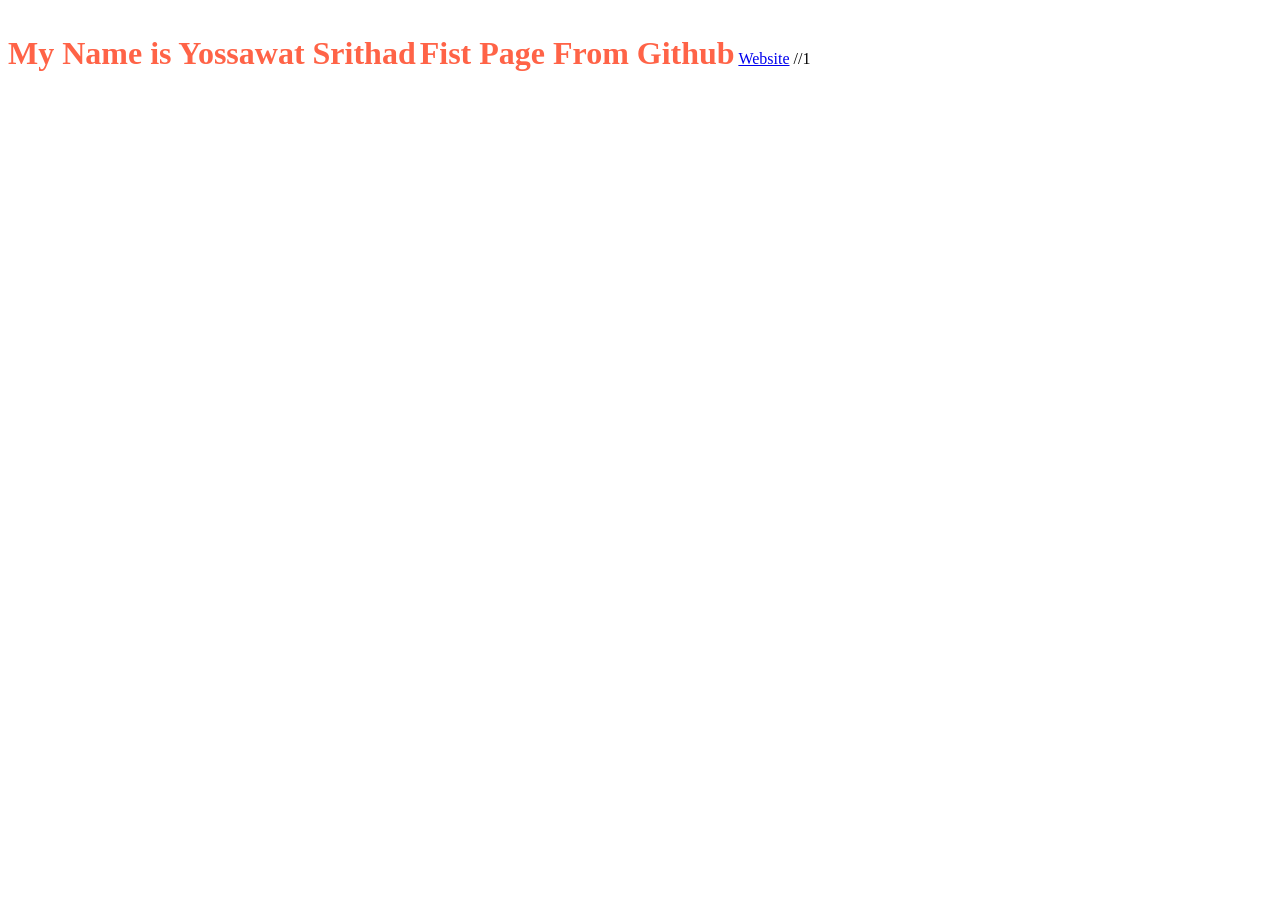
==== index.html @ 8ddec14b "Animation" ====
<!DOCTYPE html>
<html lang="en">
<head>
    <meta charset="UTF-8">
    <meta name="viewport" content="width=device-width, initial-scale=1.0">
    <title>Document</title>
    <style>
        @keyframes textMove {
            0% {
                transform: translateY(0);
                opacity: 1;
            }
            50% {
                transform: translateY(-10px);
                opacity: 0.7;
            }
            100% {
                transform: translateY(0);
                opacity: 1;
            }
        }
        .animated-text {
            font-size: 2rem;
            font-weight: bold;
            display: inline-block;
            animation: textMove 2s infinite ease-in-out;
            color: #FF6347; 
        }
        .animated-char {
            display: inline-block;
            opacity: 0;
            transform: translateY(20px);
            transition: all 0.5s ease-out;
        }

        .animated-char.visible {
            opacity: 1;
            transform: translateY(0);
        }
    </style>
</head>
<body>
    <H1 class="animated-text">My Name is Yossawat Srithad</H1>
    <h2 class="animated-text">Fist Page From Github</h2>
    <a href="https://hosting.udru.ac.th/it66040233146/website/homepage.html">Website</a>
    <script>
        const textElement = document.getElementById("animated-text");
        const text = textElement.textContent;
        textElement.textContent = "";

        // แยกข้อความเป็นตัวอักษร
        text.split("").forEach((char, index) => {
            const span = document.createElement("span");
            span.textContent = char;
            span.className = "animated-char";
            textElement.appendChild(span);

            // เพิ่มคลาส visible ทีละตัวด้วย delay
            setTimeout(() => {
                span.classList.add("visible");
            }, index * 100); // ปรับ delay ตามลำดับ
        });
    </script>
    //1

</body>
</html>
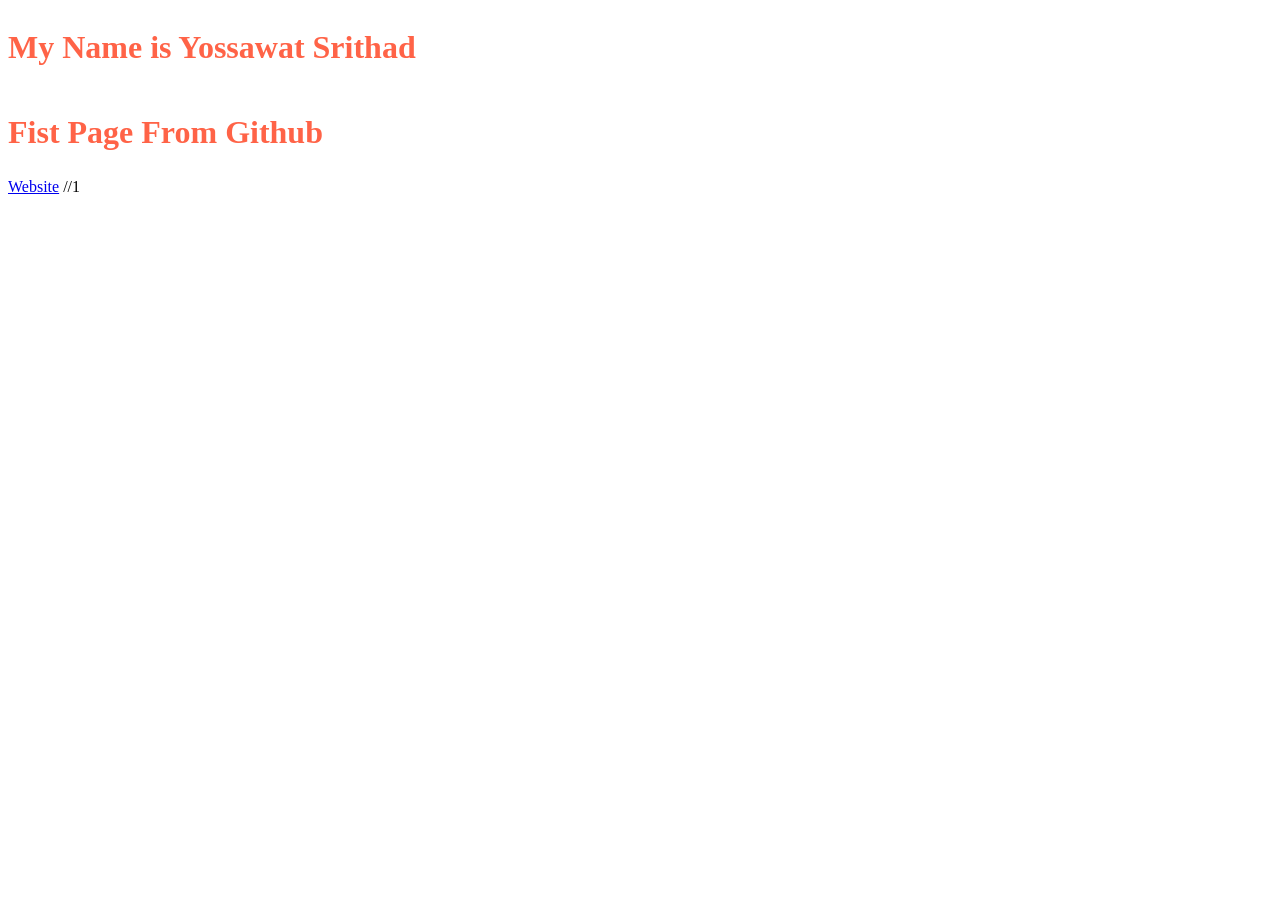
==== commit 9f3b5adb: "animation 1" ====
--- a/index.html
+++ b/index.html
@@ -41,7 +41,8 @@
 </head>
 <body>
     <H1 class="animated-text">My Name is Yossawat Srithad</H1>
-    <h2 class="animated-text">Fist Page From Github</h2>
+    <br>
+    <h2 class="animated-text">Fist Page From Github</h2><br>
     <a href="https://hosting.udru.ac.th/it66040233146/website/homepage.html">Website</a>
     <script>
         const textElement = document.getElementById("animated-text");
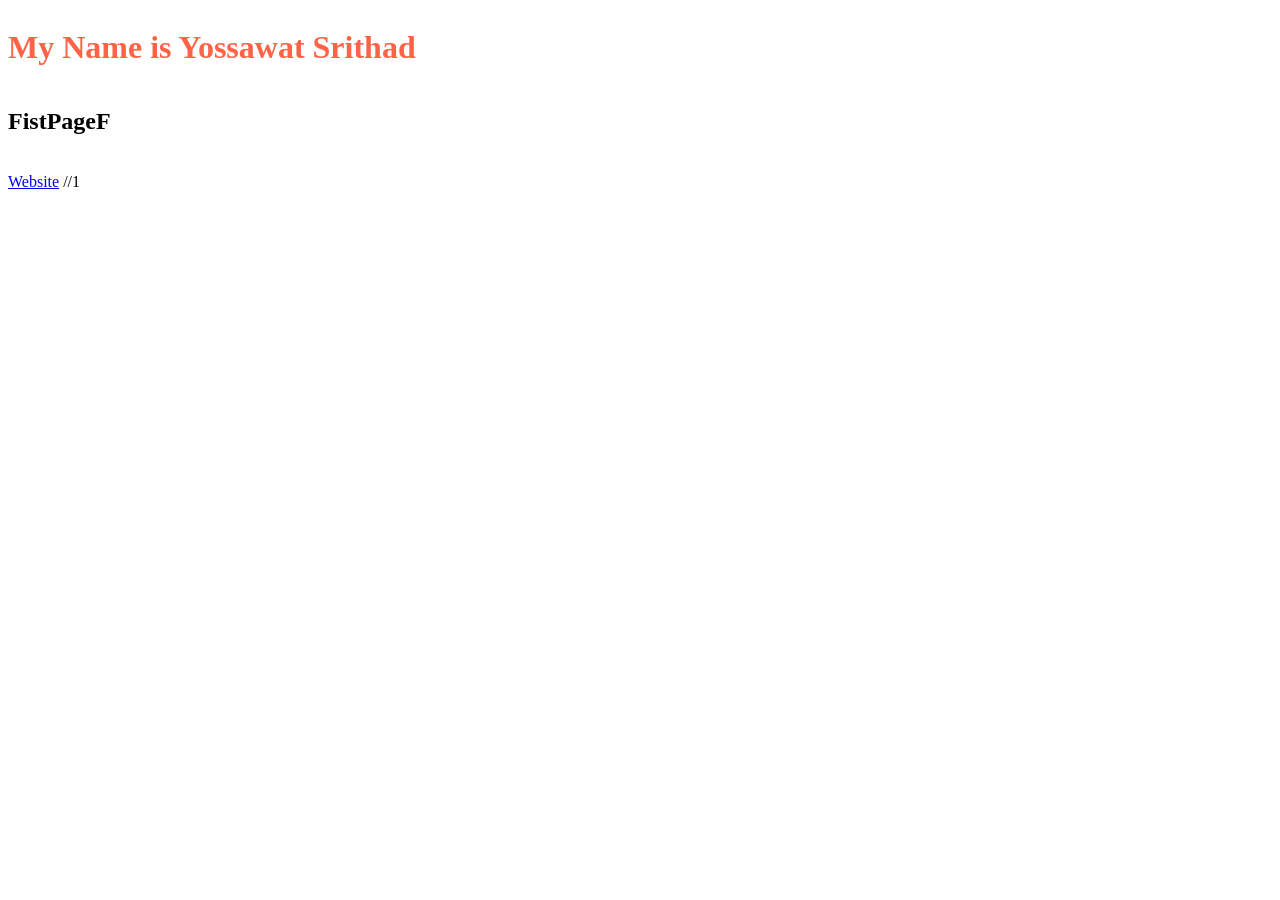
==== commit e3be6c8e: "animation 2" ====
--- a/index.html
+++ b/index.html
@@ -42,7 +42,8 @@
 <body>
     <H1 class="animated-text">My Name is Yossawat Srithad</H1>
     <br>
-    <h2 class="animated-text">Fist Page From Github</h2><br>
+    <h2 id="animated-text">Fist Page From Github</h2>
+    <br>
     <a href="https://hosting.udru.ac.th/it66040233146/website/homepage.html">Website</a>
     <script>
         const textElement = document.getElementById("animated-text");
@@ -55,8 +56,7 @@
             span.textContent = char;
             span.className = "animated-char";
             textElement.appendChild(span);
-
-            // เพิ่มคลาส visible ทีละตัวด้วย delay
+        // เพิ่มคลาส visible ทีละตัวด้วย delay
             setTimeout(() => {
                 span.classList.add("visible");
             }, index * 100); // ปรับ delay ตามลำดับ
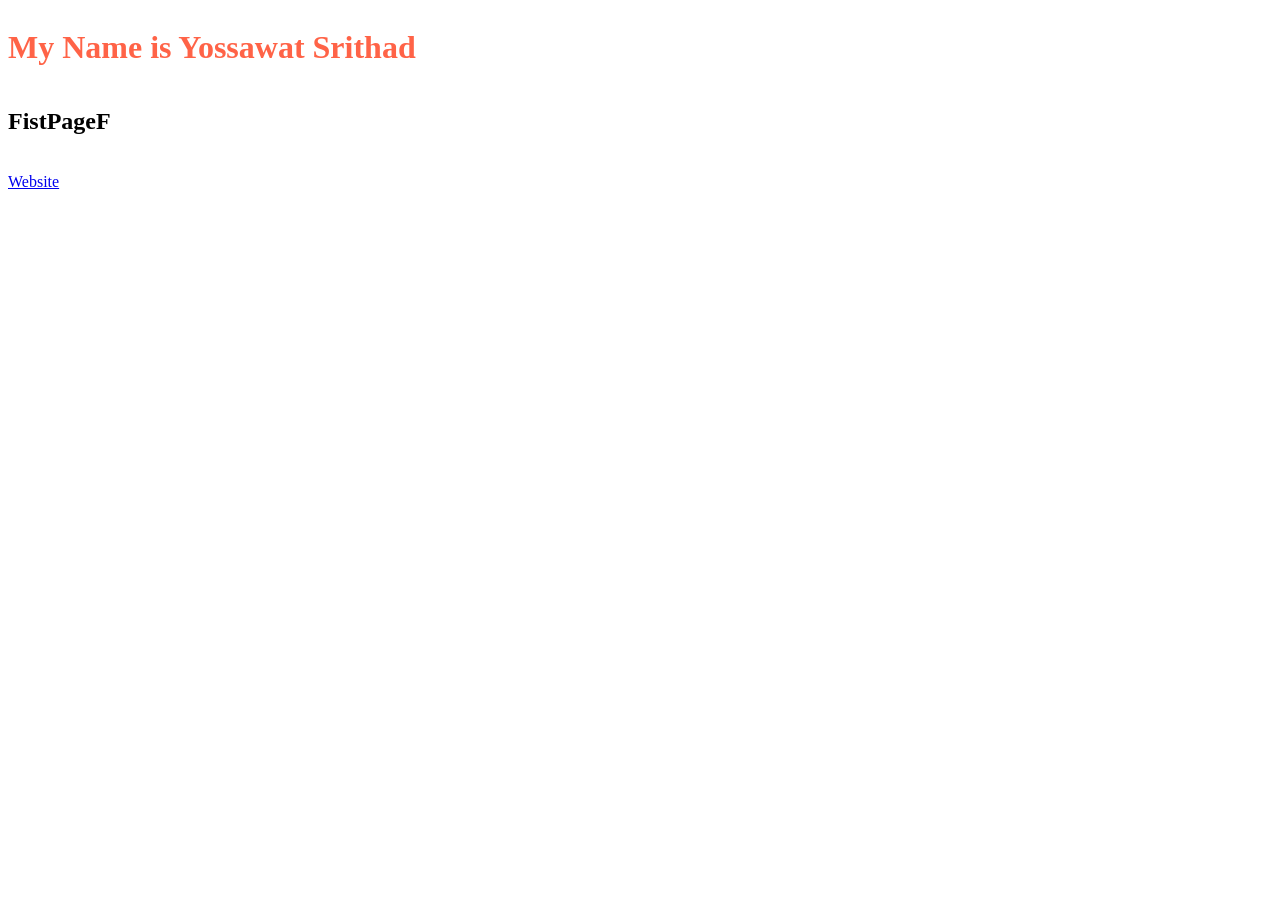
==== commit 00b1188b: "del //1 out" ====
--- a/index.html
+++ b/index.html
@@ -62,7 +62,7 @@
             }, index * 100); // ปรับ delay ตามลำดับ
         });
     </script>
-    //1
+    
 
 </body>
 </html>
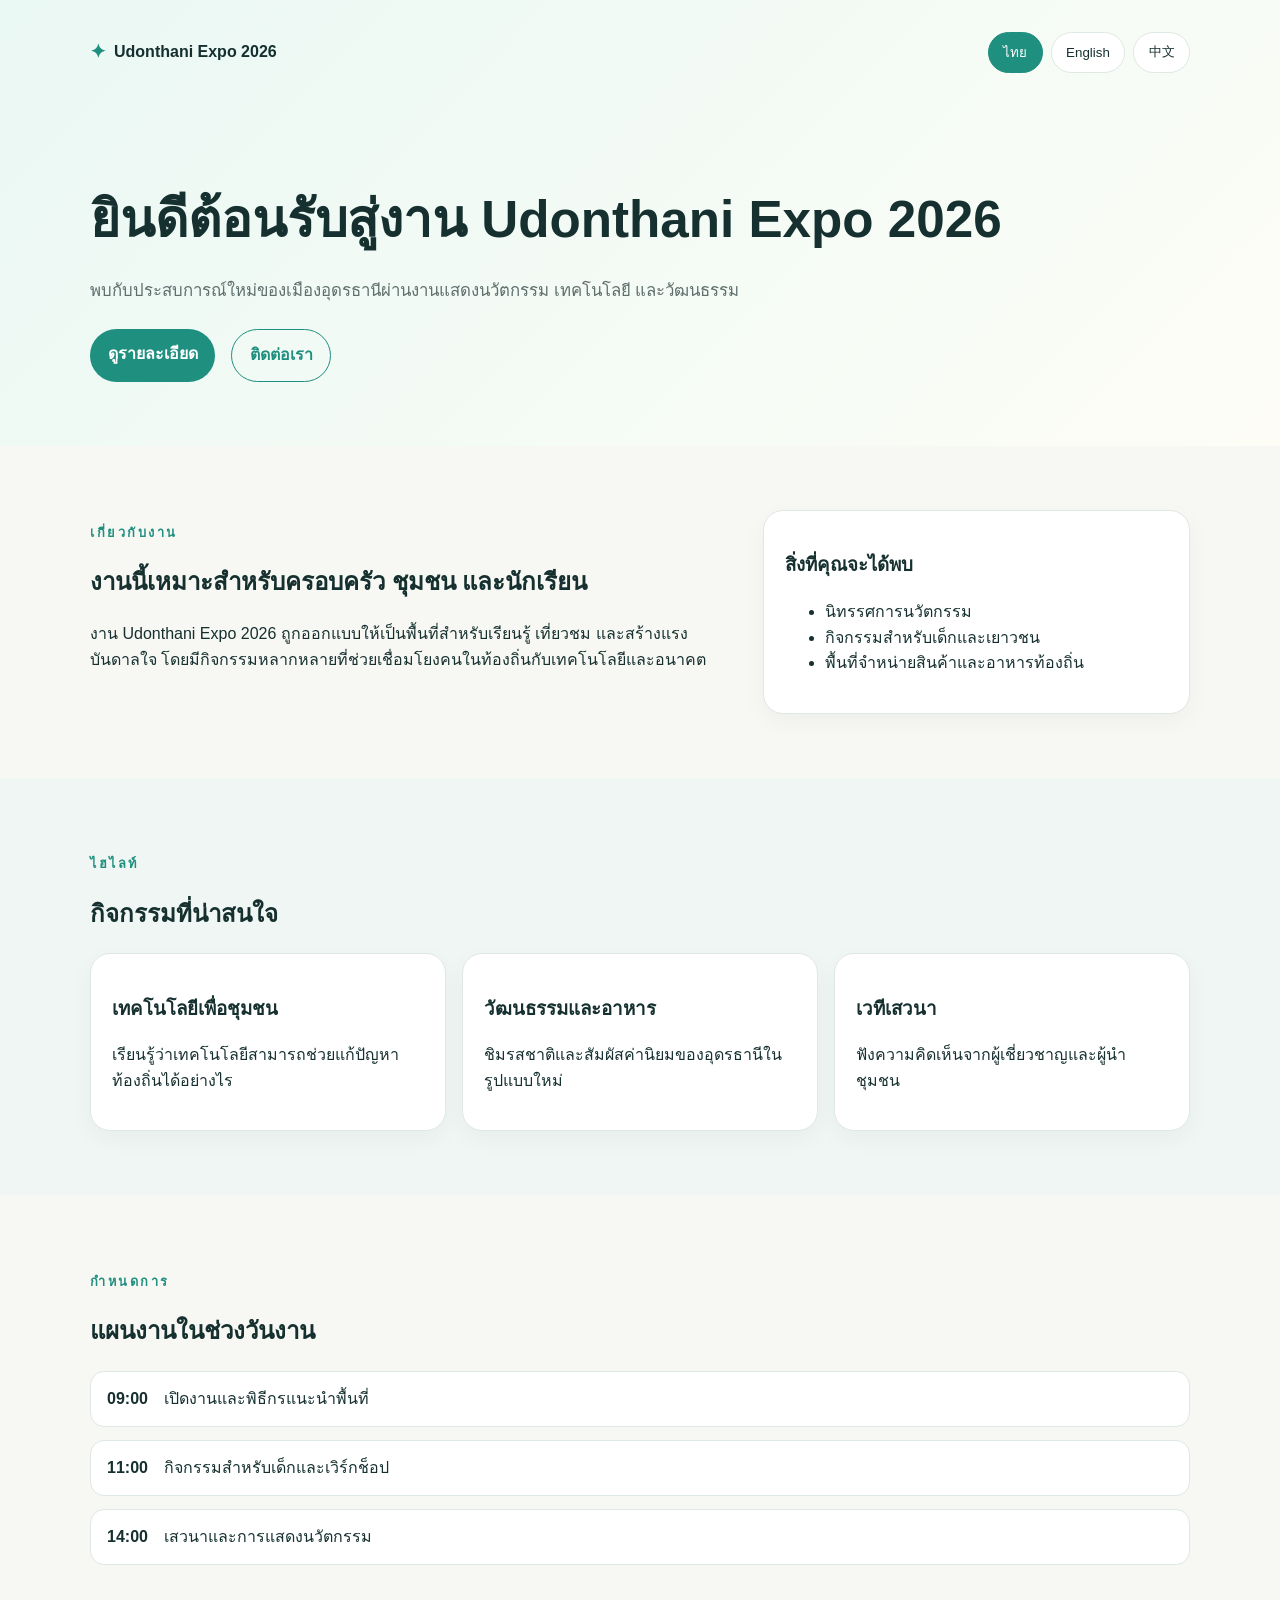
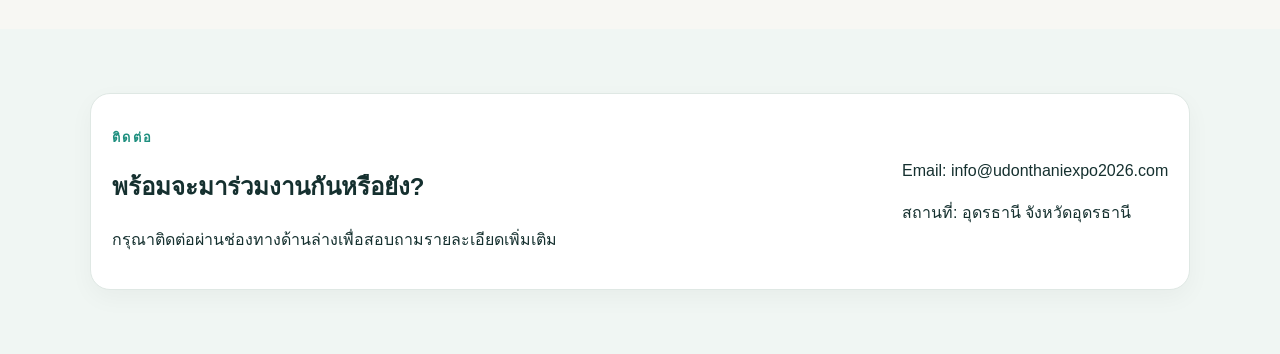
==== commit 152f86cd: "test" ====
--- a/index.html
+++ b/index.html
@@ -1,68 +1,118 @@
-<!DOCTYPE html>
-<html lang="en">
-<head>
-    <meta charset="UTF-8">
-    <meta name="viewport" content="width=device-width, initial-scale=1.0">
-    <title>Document</title>
-    <style>
-        @keyframes textMove {
-            0% {
-                transform: translateY(0);
-                opacity: 1;
-            }
-            50% {
-                transform: translateY(-10px);
-                opacity: 0.7;
-            }
-            100% {
-                transform: translateY(0);
-                opacity: 1;
-            }
-        }
-        .animated-text {
-            font-size: 2rem;
-            font-weight: bold;
-            display: inline-block;
-            animation: textMove 2s infinite ease-in-out;
-            color: #FF6347; 
-        }
-        .animated-char {
-            display: inline-block;
-            opacity: 0;
-            transform: translateY(20px);
-            transition: all 0.5s ease-out;
-        }
-
-        .animated-char.visible {
-            opacity: 1;
-            transform: translateY(0);
-        }
-    </style>
-</head>
-<body>
-    <H1 class="animated-text">My Name is Yossawat Srithad</H1>
-    <br>
-    <h2 id="animated-text">Fist Page From Github</h2>
-    <br>
-    <a href="https://hosting.udru.ac.th/it66040233146/website/homepage.html">Website</a>
-    <script>
-        const textElement = document.getElementById("animated-text");
-        const text = textElement.textContent;
-        textElement.textContent = "";
-
-        // แยกข้อความเป็นตัวอักษร
-        text.split("").forEach((char, index) => {
-            const span = document.createElement("span");
-            span.textContent = char;
-            span.className = "animated-char";
-            textElement.appendChild(span);
-        // เพิ่มคลาส visible ทีละตัวด้วย delay
-            setTimeout(() => {
-                span.classList.add("visible");
-            }, index * 100); // ปรับ delay ตามลำดับ
-        });
-    </script>
-    
-
-</body>
-</html>+<!DOCTYPE html>
+<html lang="th">
+  <head>
+    <meta charset="UTF-8" />
+    <meta name="viewport" content="width=device-width, initial-scale=1.0" />
+    <title>Udonthani Expo 2026</title>
+    <meta name="description" content="หน้าเว็บตัวอย่างสำหรับงาน Udonthani Expo 2026" />
+    <link rel="stylesheet" href="styles.css" />
+  </head>
+  <body>
+    <header class="hero">
+      <div class="container">
+        <nav class="topbar">
+          <div class="brand">
+            <span class="brand-mark">✦</span>
+            <span>Udonthani Expo 2026</span>
+          </div>
+          <div class="lang-switch" aria-label="language switcher">
+            <button class="lang-btn active" data-lang="th">ไทย</button>
+            <button class="lang-btn" data-lang="en">English</button>
+            <button class="lang-btn" data-lang="cn">中文</button>
+          </div>
+        </nav>
+
+        <section class="hero-content">
+          <!-- แก้ตรงนี้เพื่อเปลี่ยนข้อความหัวข้อหลัก -->
+          <h1 data-i18n="heroTitle">ยินดีต้อนรับสู่งาน Udonthani Expo 2026</h1>
+          <p data-i18n="heroSubtitle">พบกับประสบการณ์ใหม่ของเมืองอุดรธานีผ่านงานแสดงนวัตกรรม เทคโนโลยี และวัฒนธรรม</p>
+          <div class="hero-actions">
+            <a href="#about" class="btn btn-primary" data-i18n="heroPrimaryBtn">ดูรายละเอียด</a>
+            <a href="#contact" class="btn btn-secondary" data-i18n="heroSecondaryBtn">ติดต่อเรา</a>
+          </div>
+        </section>
+      </div>
+    </header>
+
+    <main>
+      <section id="about" class="section">
+        <div class="container grid-2">
+          <div>
+            <p class="eyebrow" data-i18n="aboutEyebrow">เกี่ยวกับงาน</p>
+            <h2 data-i18n="aboutTitle">งานนี้เหมาะสำหรับครอบครัว ชุมชน และนักเรียน</h2>
+            <p data-i18n="aboutText">
+              งาน Udonthani Expo 2026 ถูกออกแบบให้เป็นพื้นที่สำหรับเรียนรู้ เที่ยวชม และสร้างแรงบันดาลใจ
+              โดยมีกิจกรรมหลากหลายที่ช่วยเชื่อมโยงคนในท้องถิ่นกับเทคโนโลยีและอนาคต
+            </p>
+          </div>
+          <div class="card">
+            <h3 data-i18n="statsTitle">สิ่งที่คุณจะได้พบ</h3>
+            <ul>
+              <li data-i18n="statOne">นิทรรศการนวัตกรรม</li>
+              <li data-i18n="statTwo">กิจกรรมสำหรับเด็กและเยาวชน</li>
+              <li data-i18n="statThree">พื้นที่จำหน่ายสินค้าและอาหารท้องถิ่น</li>
+            </ul>
+          </div>
+        </div>
+      </section>
+
+      <section class="section section-alt">
+        <div class="container">
+          <p class="eyebrow" data-i18n="highlightsEyebrow">ไฮไลท์</p>
+          <h2 data-i18n="highlightsTitle">กิจกรรมที่น่าสนใจ</h2>
+          <div class="cards">
+            <article class="card">
+              <h3 data-i18n="cardOneTitle">เทคโนโลยีเพื่อชุมชน</h3>
+              <p data-i18n="cardOneText">เรียนรู้ว่าเทคโนโลยีสามารถช่วยแก้ปัญหาท้องถิ่นได้อย่างไร</p>
+            </article>
+            <article class="card">
+              <h3 data-i18n="cardTwoTitle">วัฒนธรรมและอาหาร</h3>
+              <p data-i18n="cardTwoText">ชิมรสชาติและสัมผัสค่านิยมของอุดรธานีในรูปแบบใหม่</p>
+            </article>
+            <article class="card">
+              <h3 data-i18n="cardThreeTitle">เวทีเสวนา</h3>
+              <p data-i18n="cardThreeText">ฟังความคิดเห็นจากผู้เชี่ยวชาญและผู้นำชุมชน</p>
+            </article>
+          </div>
+        </div>
+      </section>
+
+      <section class="section">
+        <div class="container">
+          <p class="eyebrow" data-i18n="scheduleEyebrow">กำหนดการ</p>
+          <h2 data-i18n="scheduleTitle">แผนงานในช่วงวันงาน</h2>
+          <div class="timeline">
+            <div class="timeline-item">
+              <strong data-i18n="timeOne">09:00</strong>
+              <span data-i18n="eventOne">เปิดงานและพิธีกรแนะนำพื้นที่</span>
+            </div>
+            <div class="timeline-item">
+              <strong data-i18n="timeTwo">11:00</strong>
+              <span data-i18n="eventTwo">กิจกรรมสำหรับเด็กและเวิร์กช็อป</span>
+            </div>
+            <div class="timeline-item">
+              <strong data-i18n="timeThree">14:00</strong>
+              <span data-i18n="eventThree">เสวนาและการแสดงนวัตกรรม</span>
+            </div>
+          </div>
+        </div>
+      </section>
+
+      <section id="contact" class="section section-alt">
+        <div class="container contact-box">
+          <div>
+            <p class="eyebrow" data-i18n="contactEyebrow">ติดต่อ</p>
+            <h2 data-i18n="contactTitle">พร้อมจะมาร่วมงานกันหรือยัง?</h2>
+            <p data-i18n="contactText">กรุณาติดต่อผ่านช่องทางด้านล่างเพื่อสอบถามรายละเอียดเพิ่มเติม</p>
+          </div>
+          <div class="contact-info">
+            <p>Email: info@udonthaniexpo2026.com</p>
+            <p data-i18n="contactPlace">สถานที่: อุดรธานี จังหวัดอุดรธานี</p>
+          </div>
+        </div>
+      </section>
+    </main>
+
+    <script src="script.js"></script>
+  </body>
+</html>
--- a/styles.css
+++ b/styles.css
@@ -0,0 +1,190 @@
+:root {
+  --bg: #f7f7f3;
+  --surface: #ffffff;
+  --text: #15302f;
+  --muted: #5f6f6d;
+  --accent: #1f8f7f;
+  --accent-dark: #166b5b;
+  --border: #dfe8e4;
+}
+
+* {
+  box-sizing: border-box;
+}
+
+body {
+  margin: 0;
+  font-family: "Segoe UI", Tahoma, Geneva, Verdana, sans-serif;
+  background: var(--bg);
+  color: var(--text);
+  line-height: 1.6;
+}
+
+.container {
+  width: min(1100px, calc(100% - 2rem));
+  margin: 0 auto;
+}
+
+.hero {
+  background: linear-gradient(135deg, #eaf8f4 0%, #fdfdf6 100%);
+  padding: 1.2rem 0 4rem;
+}
+
+.topbar {
+  display: flex;
+  justify-content: space-between;
+  align-items: center;
+  gap: 1rem;
+  padding: 0.8rem 0 2rem;
+}
+
+.brand {
+  font-weight: 700;
+  display: flex;
+  align-items: center;
+  gap: 0.5rem;
+}
+
+.brand-mark {
+  color: var(--accent);
+  font-size: 1.2rem;
+}
+
+.lang-switch {
+  display: flex;
+  gap: 0.5rem;
+  flex-wrap: wrap;
+}
+
+.lang-btn {
+  border: 1px solid var(--border);
+  background: var(--surface);
+  color: var(--text);
+  border-radius: 999px;
+  padding: 0.55rem 0.9rem;
+  cursor: pointer;
+  transition: all 0.2s ease;
+}
+
+.lang-btn:hover,
+.lang-btn.active {
+  background: var(--accent);
+  color: white;
+  border-color: var(--accent);
+}
+
+.hero-content {
+  padding: 2rem 0 0;
+}
+
+.hero h1 {
+  font-size: clamp(2rem, 4vw, 3.2rem);
+  margin-bottom: 0.8rem;
+}
+
+.hero p {
+  font-size: 1.05rem;
+  max-width: 700px;
+  color: var(--muted);
+}
+
+.hero-actions {
+  display: flex;
+  gap: 1rem;
+  flex-wrap: wrap;
+  margin-top: 1.5rem;
+}
+
+.btn {
+  display: inline-block;
+  padding: 0.8rem 1.1rem;
+  border-radius: 999px;
+  text-decoration: none;
+  font-weight: 600;
+}
+
+.btn-primary {
+  background: var(--accent);
+  color: white;
+}
+
+.btn-secondary {
+  background: transparent;
+  border: 1px solid var(--accent);
+  color: var(--accent);
+}
+
+.section {
+  padding: 4rem 0;
+}
+
+.section-alt {
+  background: #f0f6f3;
+}
+
+.grid-2 {
+  display: grid;
+  grid-template-columns: 1.2fr 0.8fr;
+  gap: 2rem;
+  align-items: start;
+}
+
+.card,
+.contact-box {
+  background: var(--surface);
+  border: 1px solid var(--border);
+  border-radius: 20px;
+  padding: 1.3rem;
+  box-shadow: 0 8px 24px rgba(0, 0, 0, 0.04);
+}
+
+.eyebrow {
+  text-transform: uppercase;
+  letter-spacing: 0.2em;
+  font-size: 0.8rem;
+  font-weight: 700;
+  color: var(--accent);
+  margin-bottom: 0.35rem;
+}
+
+.cards {
+  display: grid;
+  grid-template-columns: repeat(3, minmax(0, 1fr));
+  gap: 1rem;
+}
+
+.timeline {
+  display: grid;
+  gap: 0.8rem;
+  margin-top: 1.2rem;
+}
+
+.timeline-item {
+  display: flex;
+  gap: 1rem;
+  background: var(--surface);
+  border: 1px solid var(--border);
+  border-radius: 14px;
+  padding: 0.9rem 1rem;
+}
+
+.contact-box {
+  display: flex;
+  justify-content: space-between;
+  gap: 1rem;
+  align-items: center;
+}
+
+@media (max-width: 760px) {
+  .grid-2,
+  .cards,
+  .contact-box {
+    grid-template-columns: 1fr;
+    display: grid;
+  }
+
+  .topbar {
+    flex-direction: column;
+    align-items: flex-start;
+  }
+}
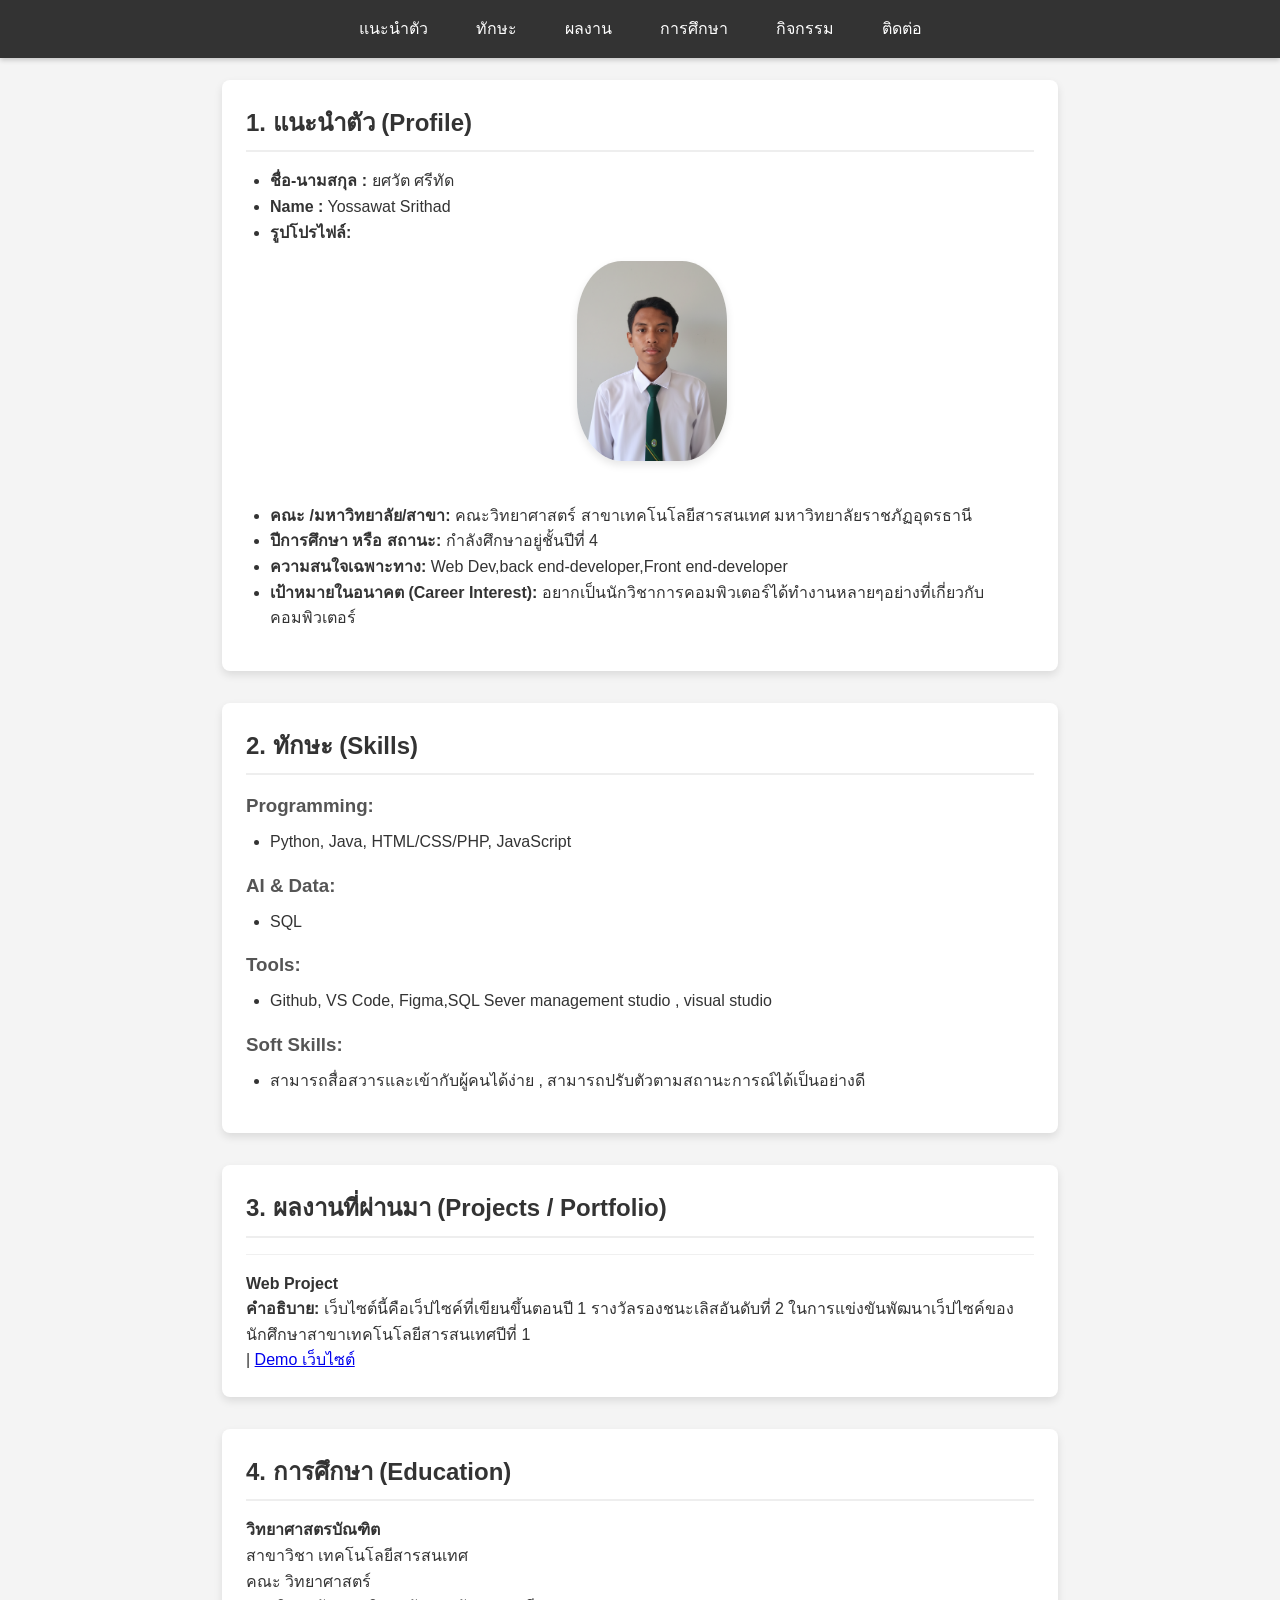
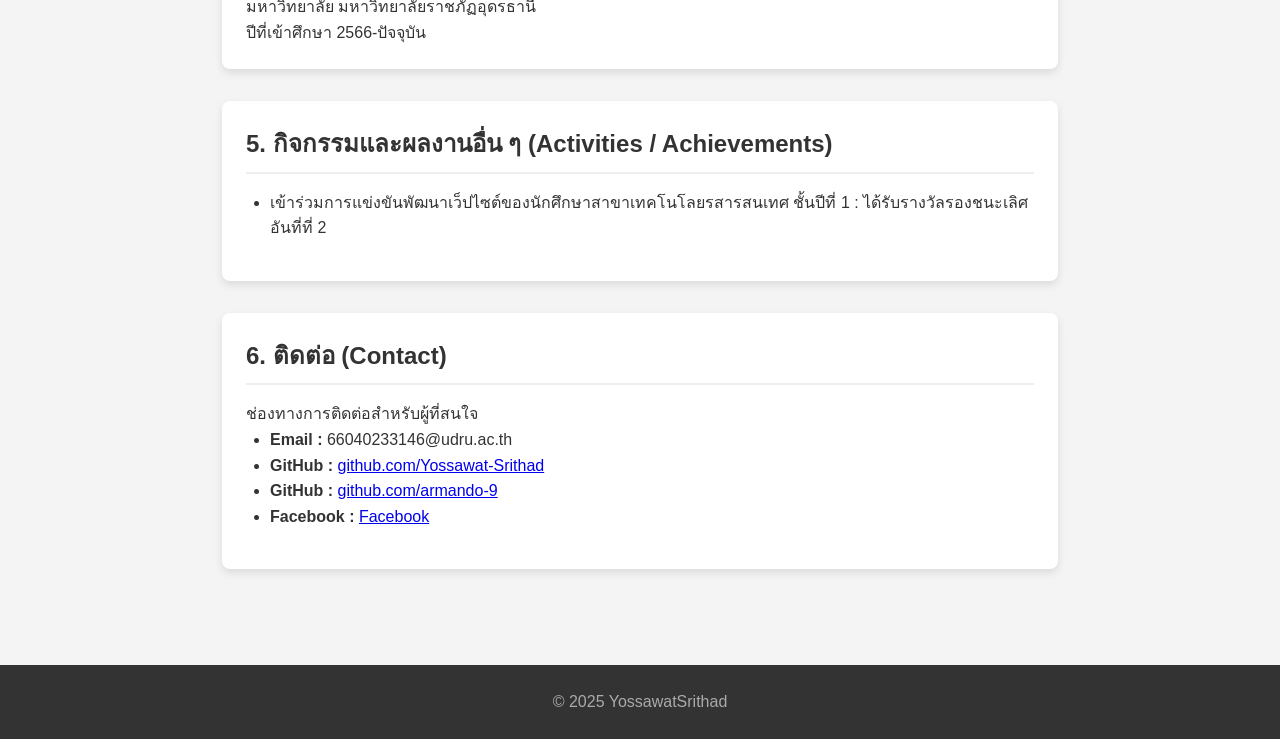
==== commit 6bd0189b: "1 up" ====
--- a/index.html
+++ b/index.html
@@ -1,118 +1,111 @@
 <!DOCTYPE html>
 <html lang="th">
-  <head>
-    <meta charset="UTF-8" />
-    <meta name="viewport" content="width=device-width, initial-scale=1.0" />
-    <title>Udonthani Expo 2026</title>
-    <meta name="description" content="หน้าเว็บตัวอย่างสำหรับงาน Udonthani Expo 2026" />
-    <link rel="stylesheet" href="styles.css" />
-  </head>
-  <body>
-    <header class="hero">
-      <div class="container">
-        <nav class="topbar">
-          <div class="brand">
-            <span class="brand-mark">✦</span>
-            <span>Udonthani Expo 2026</span>
-          </div>
-          <div class="lang-switch" aria-label="language switcher">
-            <button class="lang-btn active" data-lang="th">ไทย</button>
-            <button class="lang-btn" data-lang="en">English</button>
-            <button class="lang-btn" data-lang="cn">中文</button>
-          </div>
-        </nav>
+<head>
+    <meta charset="UTF-8">
+    <meta name="viewport" content="width=device-width, initial-scale=1.0">
+    <title>Portfolio Yossawat</title>
+    
+    <link rel="stylesheet" href="style.css">
+</head>
+<body>
 
-        <section class="hero-content">
-          <!-- แก้ตรงนี้เพื่อเปลี่ยนข้อความหัวข้อหลัก -->
-          <h1 data-i18n="heroTitle">ยินดีต้อนรับสู่งาน Udonthani Expo 2026</h1>
-          <p data-i18n="heroSubtitle">พบกับประสบการณ์ใหม่ของเมืองอุดรธานีผ่านงานแสดงนวัตกรรม เทคโนโลยี และวัฒนธรรม</p>
-          <div class="hero-actions">
-            <a href="#about" class="btn btn-primary" data-i18n="heroPrimaryBtn">ดูรายละเอียด</a>
-            <a href="#contact" class="btn btn-secondary" data-i18n="heroSecondaryBtn">ติดต่อเรา</a>
-          </div>
+    <nav class="navbar">
+        <ul class="nav-links">
+            <li><a href="#profile">แนะนำตัว</a></li>
+            <li><a href="#skills">ทักษะ</a></li>
+            <li><a href="#projects">ผลงาน</a></li>
+            <li><a href="#education">การศึกษา</a></li>
+            <li><a href="#activities">กิจกรรม</a></li>
+            <li><a href="#contact">ติดต่อ</a></li>
+        </ul>
+    </nav>
+
+    <main class="container">
+
+        <section id="profile" class="card">
+            <h2>1. แนะนำตัว (Profile)</h2>
+            
+            <ul>
+                <li><strong>ชื่อ-นามสกุล :</strong> ยศวัต ศรีทัด </li>
+                <li><strong>Name :</strong> Yossawat Srithad</li>
+                <li><strong>รูปโปรไฟล์:</strong> <img src="Gemini_Generated_Image_wh20xawh20xawh20.png" alt="รูปโปรไฟล์" class="profile-img"><br></li>
+                <li><strong>คณะ /มหาวิทยาลัย/สาขา:</strong> คณะวิทยาศาสตร์ สาขาเทคโนโลยีสารสนเทศ มหาวิทยาลัยราชภัฏอุดรธานี</li>
+                <li><strong>ปีการศึกษา หรือ สถานะ:</strong> กำลังศึกษาอยู่ชั้นปีที่ 4 </li>
+                <li><strong>ความสนใจเฉพาะทาง:</strong> Web Dev,back end-developer,Front end-developer </li>
+                <li><strong>เป้าหมายในอนาคต (Career Interest):</strong> อยากเป็นนักวิชาการคอมพิวเตอร์ได้ทำงานหลายๆอย่างที่เกี่ยวกับคอมพิวเตอร์</li>
+            </ul>
         </section>
-      </div>
-    </header>
 
-    <main>
-      <section id="about" class="section">
-        <div class="container grid-2">
-          <div>
-            <p class="eyebrow" data-i18n="aboutEyebrow">เกี่ยวกับงาน</p>
-            <h2 data-i18n="aboutTitle">งานนี้เหมาะสำหรับครอบครัว ชุมชน และนักเรียน</h2>
-            <p data-i18n="aboutText">
-              งาน Udonthani Expo 2026 ถูกออกแบบให้เป็นพื้นที่สำหรับเรียนรู้ เที่ยวชม และสร้างแรงบันดาลใจ
-              โดยมีกิจกรรมหลากหลายที่ช่วยเชื่อมโยงคนในท้องถิ่นกับเทคโนโลยีและอนาคต
+        <section id="skills" class="card">
+            <h2>2. ทักษะ (Skills)</h2>
+            <h3>Programming:</h3>
+            <ul>
+                <li>Python, Java, HTML/CSS/PHP, JavaScript </li>
+            </ul>
+            <h3>AI & Data:</h3>
+            <ul>
+                <li>SQL</li>
+            </ul>
+
+            <h3>Tools:</h3>
+            <ul>
+                <li>Github, VS Code, Figma,SQL Sever management studio , visual studio</li>
+            </ul>
+
+            <h3>Soft Skills:</h3>
+            <ul>
+                <li>สามารถสื่อสวารและเข้ากับผู้คนได้ง่าย , สามารถปรับตัวตามสถานะการณ์ได้เป็นอย่างดี</li>
+            </ul>
+        </section>
+
+        <section id="projects" class="card">
+            <h2>3. ผลงานที่ผ่านมา (Projects / Portfolio)</h2>
+            <div class="project-item">
+                <h4>Web Project</h4>
+                <p><strong>คำอธิบาย:</strong> เว็บไซต์นี้คือเว็ปไซค์ที่เขียนขึ้นตอนปี 1 รางวัลรองชนะเลิสอันดับที่ 2 ในการแข่งขันพัฒนาเว็ปไซค์ของนักศึกษาสาขาเทคโนโลยีสารสนเทศปีที่ 1</p>
+                <p>
+                    | 
+                    <a href="website/homepage.html">Demo เว็บไซต์</a>
+                </p>
+                </div>
+
+            
+        </section>
+
+        <section id="education" class="card">
+            <h2>4. การศึกษา (Education)</h2>
+            <p>
+                <strong>วิทยาศาสตรบัณฑิต</strong><br>
+                สาขาวิชา เทคโนโลยีสารสนเทศ<br>
+                คณะ วิทยาศาสตร์<br>
+                มหาวิทยาลัย มหาวิทยาลัยราชภัฏอุดรธานี<br>
+                ปีที่เข้าศึกษา 2566-ปัจจุบัน 
             </p>
-          </div>
-          <div class="card">
-            <h3 data-i18n="statsTitle">สิ่งที่คุณจะได้พบ</h3>
+        </section>
+
+        <section id="activities" class="card">
+            <h2>5. กิจกรรมและผลงานอื่น ๆ (Activities / Achievements)</h2>
+            
             <ul>
-              <li data-i18n="statOne">นิทรรศการนวัตกรรม</li>
-              <li data-i18n="statTwo">กิจกรรมสำหรับเด็กและเยาวชน</li>
-              <li data-i18n="statThree">พื้นที่จำหน่ายสินค้าและอาหารท้องถิ่น</li>
+                <li>เข้าร่วมการแข่งขันพัฒนาเว็ปไซต์ของนักศึกษาสาขาเทคโนโลยรสารสนเทศ ชั้นปีที่ 1 : ได้รับรางวัลรองชนะเลิศอันที่ที่ 2</li>
+                
             </ul>
-          </div>
-        </div>
-      </section>
+        </section>
 
-      <section class="section section-alt">
-        <div class="container">
-          <p class="eyebrow" data-i18n="highlightsEyebrow">ไฮไลท์</p>
-          <h2 data-i18n="highlightsTitle">กิจกรรมที่น่าสนใจ</h2>
-          <div class="cards">
-            <article class="card">
-              <h3 data-i18n="cardOneTitle">เทคโนโลยีเพื่อชุมชน</h3>
-              <p data-i18n="cardOneText">เรียนรู้ว่าเทคโนโลยีสามารถช่วยแก้ปัญหาท้องถิ่นได้อย่างไร</p>
-            </article>
-            <article class="card">
-              <h3 data-i18n="cardTwoTitle">วัฒนธรรมและอาหาร</h3>
-              <p data-i18n="cardTwoText">ชิมรสชาติและสัมผัสค่านิยมของอุดรธานีในรูปแบบใหม่</p>
-            </article>
-            <article class="card">
-              <h3 data-i18n="cardThreeTitle">เวทีเสวนา</h3>
-              <p data-i18n="cardThreeText">ฟังความคิดเห็นจากผู้เชี่ยวชาญและผู้นำชุมชน</p>
-            </article>
-          </div>
-        </div>
-      </section>
+        <section id="contact" class="card">
+            <h2>6. ติดต่อ (Contact)</h2>
+            <p>ช่องทางการติดต่อสำหรับผู้ที่สนใจ</p>
+            <ul>
+                <li><strong>Email :</strong> 66040233146@udru.ac.th </li>
+                <li><strong>GitHub :</strong> <a href="https://github.com/Yossawat-Srithad">github.com/Yossawat-Srithad</a></li>
+                <li><strong>GitHub :</strong> <a href="https://github.com/armando-9">github.com/armando-9</a></li>
+                <li><Strong>Facebook :</Strong> <a href="https://www.facebook.com/armando.pompam.735">Facebook</a></li>
+            </ul>
+        </section>
 
-      <section class="section">
-        <div class="container">
-          <p class="eyebrow" data-i18n="scheduleEyebrow">กำหนดการ</p>
-          <h2 data-i18n="scheduleTitle">แผนงานในช่วงวันงาน</h2>
-          <div class="timeline">
-            <div class="timeline-item">
-              <strong data-i18n="timeOne">09:00</strong>
-              <span data-i18n="eventOne">เปิดงานและพิธีกรแนะนำพื้นที่</span>
-            </div>
-            <div class="timeline-item">
-              <strong data-i18n="timeTwo">11:00</strong>
-              <span data-i18n="eventTwo">กิจกรรมสำหรับเด็กและเวิร์กช็อป</span>
-            </div>
-            <div class="timeline-item">
-              <strong data-i18n="timeThree">14:00</strong>
-              <span data-i18n="eventThree">เสวนาและการแสดงนวัตกรรม</span>
-            </div>
-          </div>
-        </div>
-      </section>
+    </main> <footer>
+        <p>&copy; 2025 YossawatSrithad</p>
+    </footer>
 
-      <section id="contact" class="section section-alt">
-        <div class="container contact-box">
-          <div>
-            <p class="eyebrow" data-i18n="contactEyebrow">ติดต่อ</p>
-            <h2 data-i18n="contactTitle">พร้อมจะมาร่วมงานกันหรือยัง?</h2>
-            <p data-i18n="contactText">กรุณาติดต่อผ่านช่องทางด้านล่างเพื่อสอบถามรายละเอียดเพิ่มเติม</p>
-          </div>
-          <div class="contact-info">
-            <p>Email: info@udonthaniexpo2026.com</p>
-            <p data-i18n="contactPlace">สถานที่: อุดรธานี จังหวัดอุดรธานี</p>
-          </div>
-        </div>
-      </section>
-    </main>
-
-    <script src="script.js"></script>
-  </body>
-</html>
+</body>
+</html>
--- a/style.css
+++ b/style.css
@@ -0,0 +1,183 @@
+/* =================================
+  ส่วนที่ 1: Global Styles (ตั้งค่าโดยรวม)
+  =================================
+*/
+
+/* * { ... } คือการเลือกลูกเล่นทั้งหมดในหน้า
+  - box-sizing: border-box; เป็นการตั้งค่ามาตรฐานที่ช่วยให้การจัด layout ง่ายขึ้น
+*/
+* {
+    box-sizing: border-box;
+    margin: 0;
+    padding: 0;
+}
+
+/* ตั้งค่าให้ทั้งหน้าเว็บมีการเลื่อน (scroll) ที่นุ่มนวล
+  เวลาคลิก Navbar มันจะค่อยๆ เลื่อนไป ไม่กระโดด
+*/
+html {
+    scroll-behavior: smooth;
+}
+
+/* ตั้งค่าพื้นฐานของ <body>
+  - font-family: เลือก font ที่จะใช้
+  - background-color: สีพื้นหลังของหน้า
+  - color: สีตัวอักษรหลัก
+*/
+body {
+    font-family: Arial, sans-serif; /* ใช้ฟอนต์ Arial หรือฟอนต์พื้นฐานที่ไม่มีหาง */
+    background-color: #f4f4f4; /* สีเทาอ่อน */
+    color: #333;
+    line-height: 1.6; /* ระยะห่างระหว่างบรรทัด */
+}
+
+/* =================================
+  ส่วนที่ 2: Navbar (เมนูนำทาง)
+  =================================
+*/
+
+/* ตกแต่งแถบ Navbar หลัก
+  - background-color: สีพื้นหลังของ Navbar
+  - position: fixed; ทำให้ Navbar "ลอย" และ "ติด" อยู่ด้านบนสุดของจอเสมอ
+  - top: 0; left: 0; คือการสั่งให้อยู่มุมซ้ายบน
+  - width: 100%; ให้เต็มความกว้างจอ
+  - box-shadow: เพิ่มเงาจางๆ
+  - z-index: 100; ให้อยู่เหนือกว่าองค์ประกอบอื่น
+*/
+.navbar {
+    background-color: #333; /* สีเทาเข้ม */
+    position: fixed;
+    top: 0;
+    left: 0;
+    width: 100%;
+    padding: 1rem 0; /* เว้นระยะข้างบน/ล่าง 1rem (ประมาณ 16px) */
+    box-shadow: 0 2px 5px rgba(0,0,0,0.2);
+    z-index: 100;
+}
+
+/* จัดการรายการเมนู (<ul>)
+  - display: flex; ทำให้ <li> ที่อยู่ข้างในมาเรียงต่อกันแนวนอน
+  - justify-content: center; จัดให้อยู่ตรงกลาง
+  - list-style-type: none; เอา "จุด" หน้า
+*/
+.navbar .nav-links {
+    display: flex;
+    justify-content: center;
+    list-style-type: none;
+}
+
+/* ตกแต่งตัวลิงก์ (<a>) ใน Navbar
+  - color: สีตัวอักษร (สีขาว)
+  - text-decoration: none; เอา "เส้นใต้" ออก
+  - padding: เพิ่มระยะห่างรอบๆ ตัวอักษร
+  - margin: เพิ่มระยะห่างระหว่างปุ่มเมนู
+*/
+.navbar .nav-links li a {
+    color: white;
+    text-decoration: none;
+    padding: 0.5rem 1rem; /* บนล่าง 0.5, ซ้ายขวา 1 */
+    margin: 0 0.5rem;
+    border-radius: 5px; /* ทำให้ขอบมนนิดๆ */
+    transition: background-color 0.3s; /* เพิ่ม animation เวลาเอาเมาส์ชี้ */
+}
+
+/* :hover คือ "เมื่อเอาเมาส์มาวาง"
+  - เปลี่ยนสีพื้นหลังเล็กน้อย
+*/
+.navbar .nav-links li a:hover {
+    background-color: #555;
+}
+
+
+/* =================================
+  ส่วนที่ 3: Main Content (เนื้อหาหลัก)
+  =================================
+*/
+
+/* จัดรูปแบบ <main> ที่เราตั้ง class="container"
+  - max-width: กำหนดความกว้างสูงสุด (เว็บจะไม่กว้างเกินไปบนจอใหญ่)
+  - margin: 0 auto; จัดให้อยู่ตรงกลางจอ
+  - padding: เพิ่มระยะห่างรอบๆ
+  - padding-top: 80px; 
+    *** (สำคัญมาก) *** เนื่องจาก Navbar ของเรา "ลอย" (fixed) 
+    เราต้อง "ดัน" เนื้อหาหลักลงมา 
+    ไม่งั้นมันจะไปซ่อนอยู่ "ใต้" Navbar
+*/
+.container {
+    max-width: 900px;
+    margin: 0 auto;
+    padding: 2rem;
+    padding-top: 80px; /* ต้องมากกว่าความสูงของ Navbar เล็กน้อย */
+}
+
+/* ตกแต่ง <section> (แต่ละส่วน)
+  - เราตั้ง class="card" ให้ทุก section ใน HTML
+  - ทำให้มันดูเหมือน "การ์ด" ที่มีขอบมนและเงา
+*/
+.card {
+    background-color: #ffffff; /* สีขาว */
+    border-radius: 8px; /* ขอบมน */
+    box-shadow: 0 4px 8px rgba(0,0,0,0.1); /* เงา */
+    padding: 1.5rem; /* ระยะห่างข้างใน */
+    margin-bottom: 2rem; /* ระยะห่างระหว่างการ์ด (section) */
+}
+
+/* ตกแต่งหัวข้อ (<h2>)
+*/
+.card h2 {
+    color: #333;
+    border-bottom: 2px solid #eee; /* เส้นใต้จางๆ */
+    padding-bottom: 0.5rem;
+    margin-bottom: 1rem;
+}
+
+/* ตกแต่งหัวข้อย่อย (<h3>)
+*/
+.card h3 {
+    color: #555;
+    margin-top: 1rem;
+    margin-bottom: 0.5rem;
+}
+
+/* จัดระยะห่างของ <ul> ในการ์ด
+*/
+.card ul {
+    margin-left: 1.5rem;
+    margin-bottom: 1rem;
+}
+
+/* ตกแต่งส่วนของ Project
+*/
+.project-item {
+    border-top: 1px solid #f0f0f0;
+    padding-top: 1rem;
+    margin-top: 1rem;
+}
+.project-item:first-child {
+    border-top: none; /* อันแรกสุดไม่ต้องมีเส้นขีด */
+}
+
+/* =================================
+  ส่วนที่ 4: Footer (ส่วนท้าย)
+  =================================
+*/
+footer {
+    text-align: center;
+    padding: 1.5rem;
+    background-color: #333;
+    color: #aaa;
+    margin-top: 2rem;
+}
+/* =================================
+  ส่วนเพิ่มเติม: รูปโปรไฟล์ (แบบ px)
+  =================================
+*/
+.profile-img {
+    width: 150px;/* ลองที่ 150px (ถ้าเล็กไปก็เพิ่ม เช่น 180px) */
+    height: 200px; /* กำหนดความสูงให้เท่าความกว้าง */
+    object-fit: cover; /* (สำคัญมาก) กันรูปสัดส่วนเพี้ยน */
+    border-radius: 30%; 
+    display: block; 
+    margin: 1rem auto; 
+    box-shadow: 0 4px 8px rgba(0,0,0,0.1); 
+}
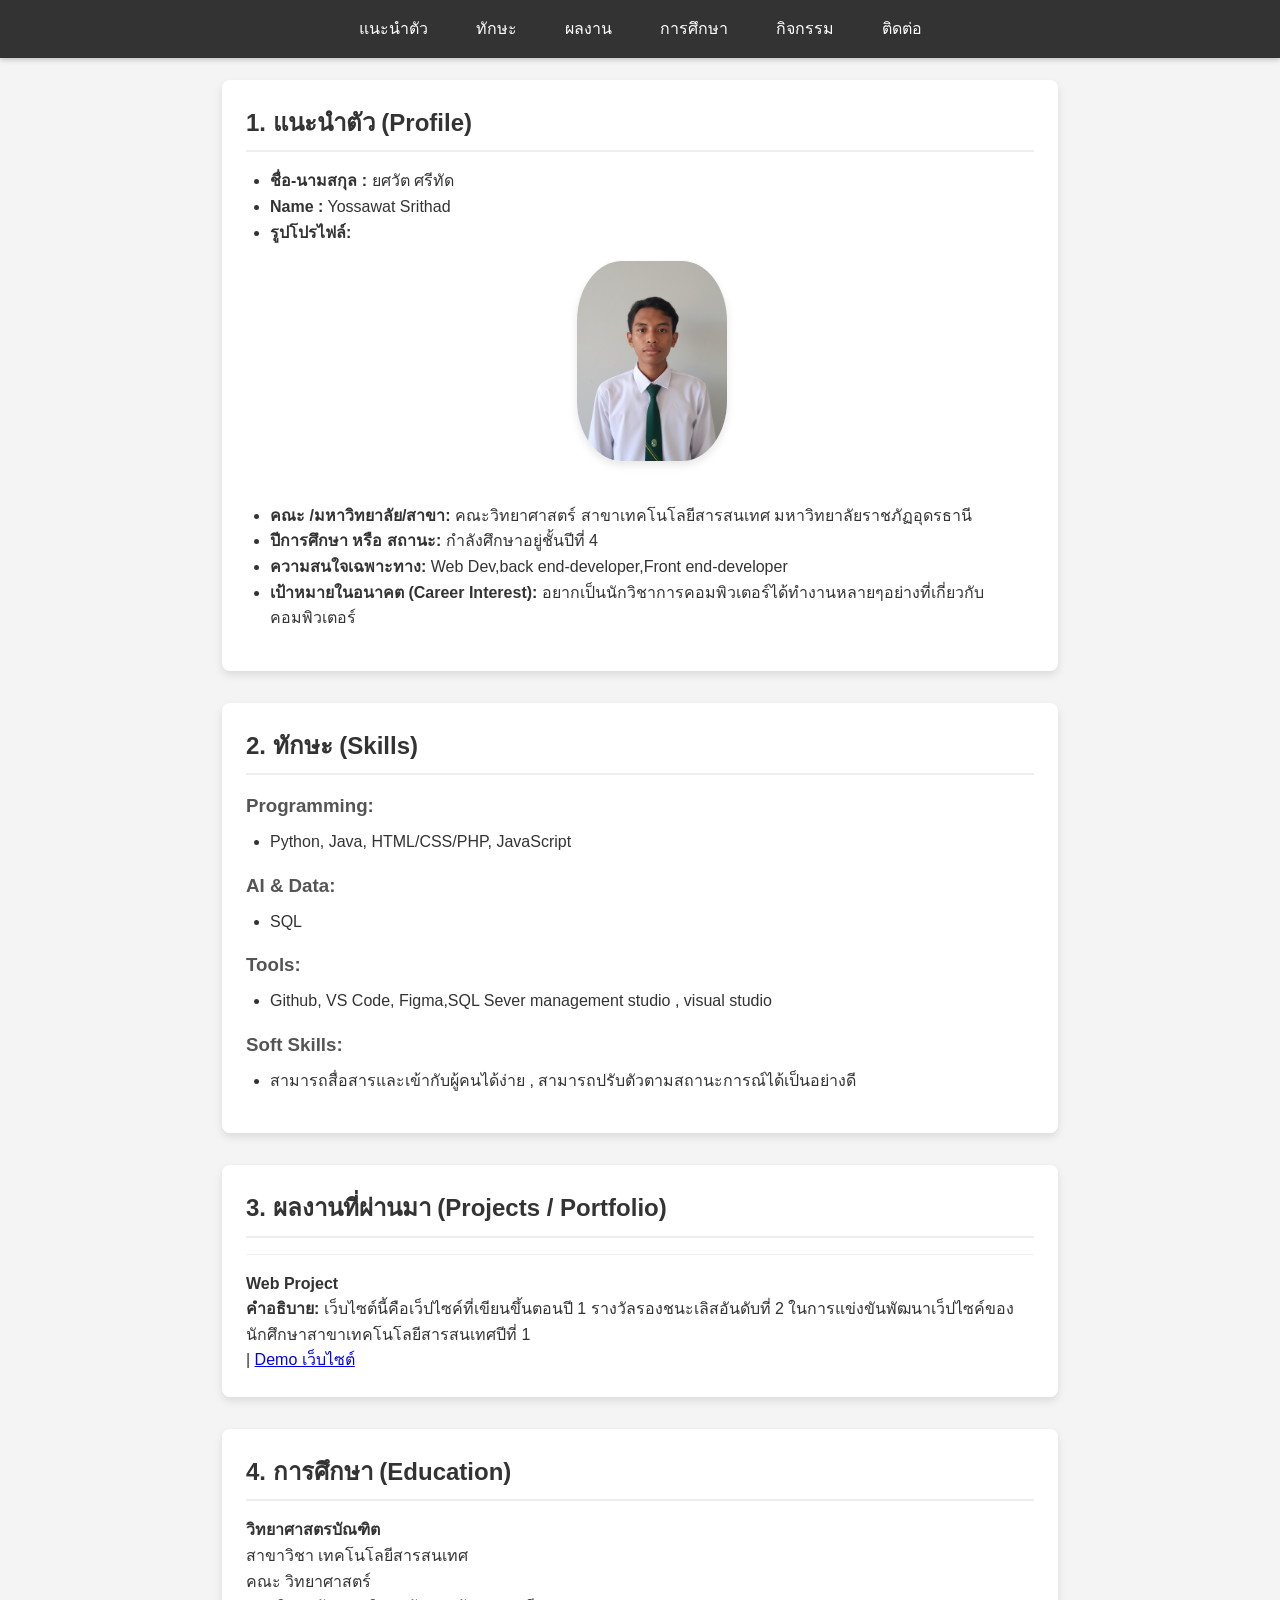
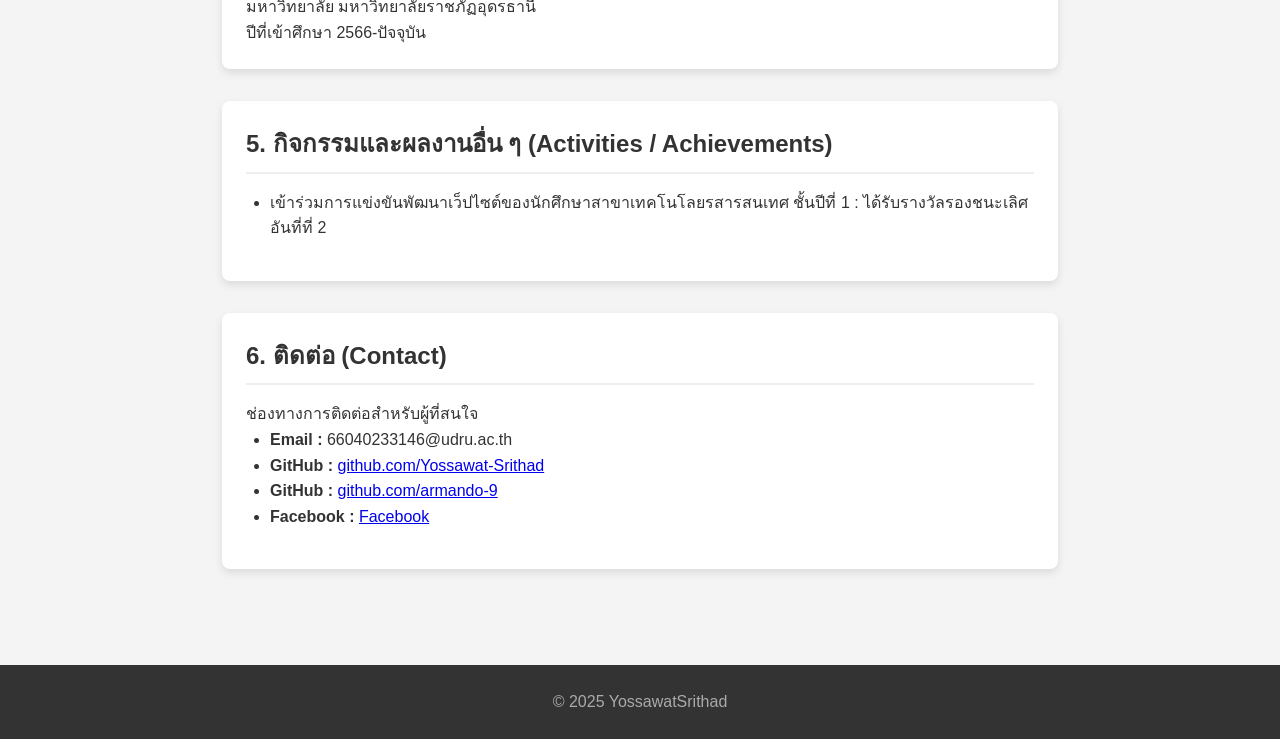
==== commit 9717b5e6: "fix" ====
--- a/index.html
+++ b/index.html
@@ -54,7 +54,7 @@
 
             <h3>Soft Skills:</h3>
             <ul>
-                <li>สามารถสื่อสวารและเข้ากับผู้คนได้ง่าย , สามารถปรับตัวตามสถานะการณ์ได้เป็นอย่างดี</li>
+                <li>สามารถสื่อสารและเข้ากับผู้คนได้ง่าย , สามารถปรับตัวตามสถานะการณ์ได้เป็นอย่างดี</li>
             </ul>
         </section>
 
